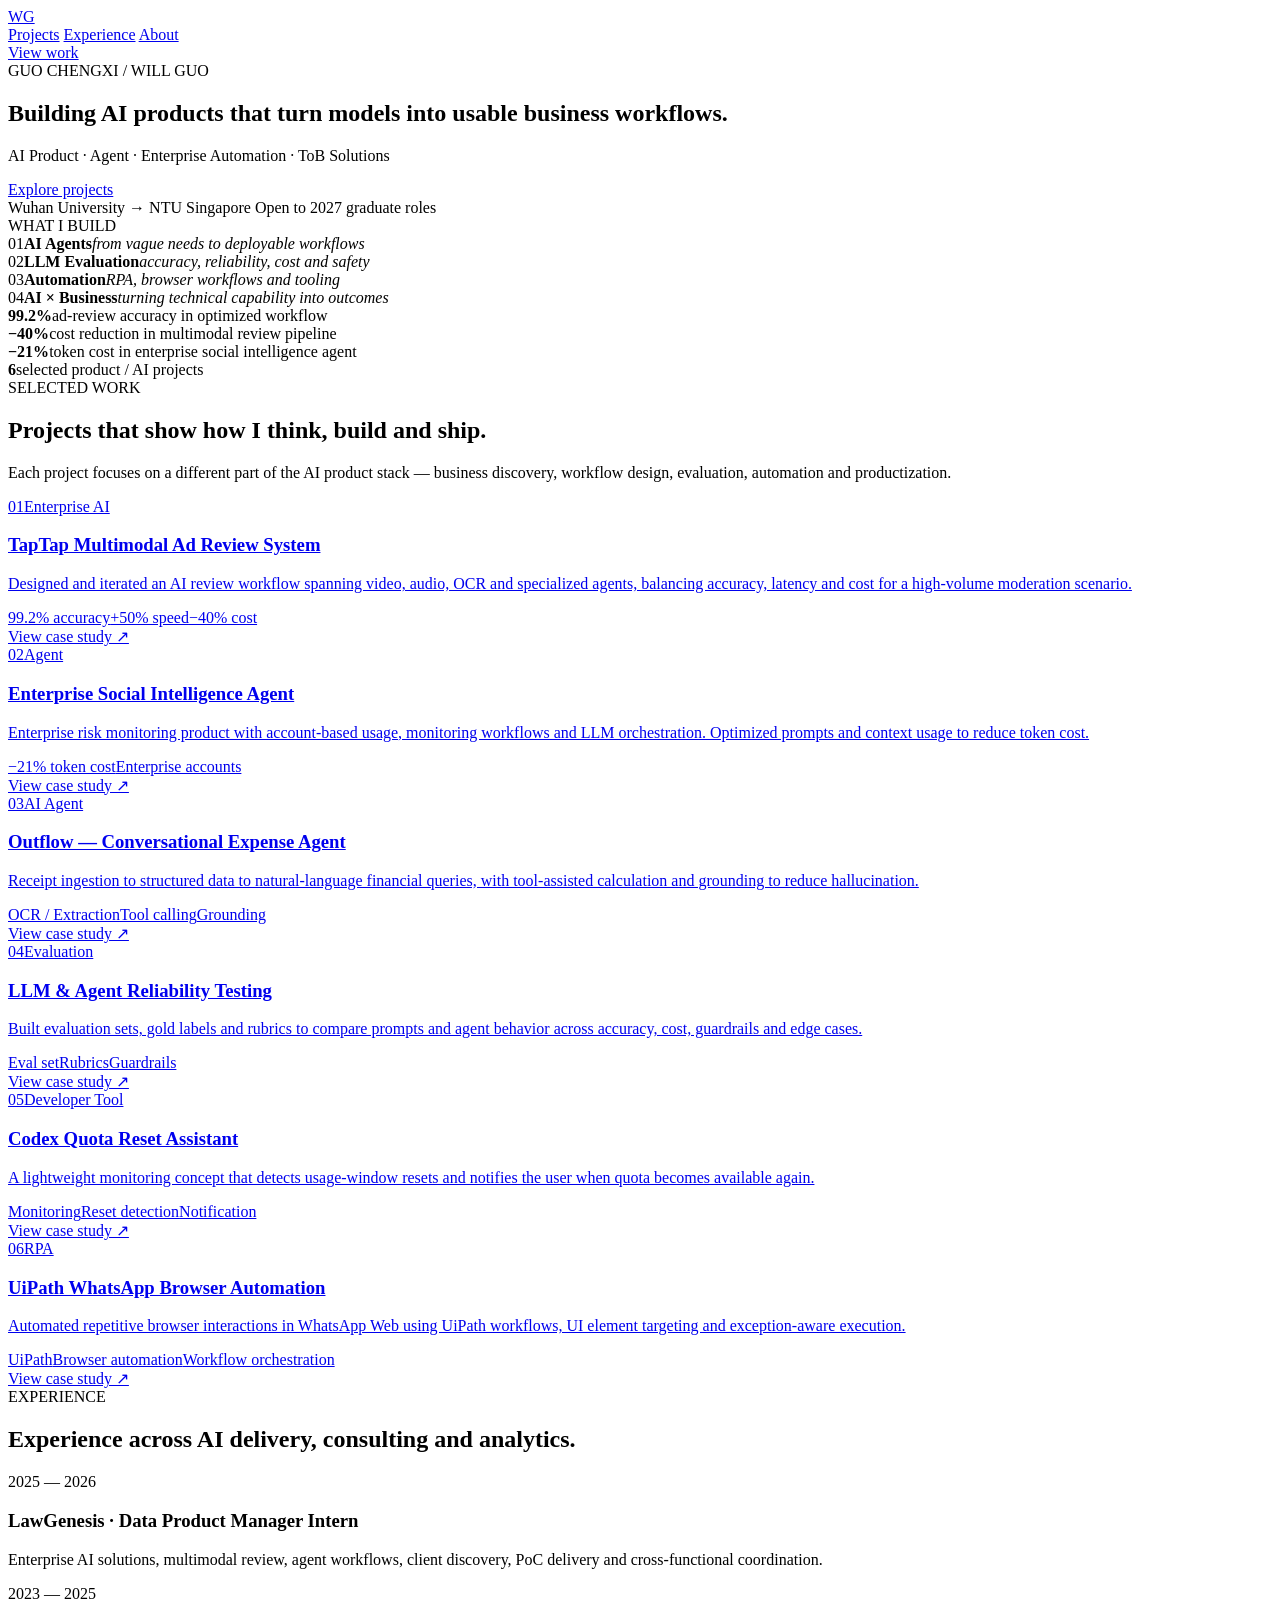
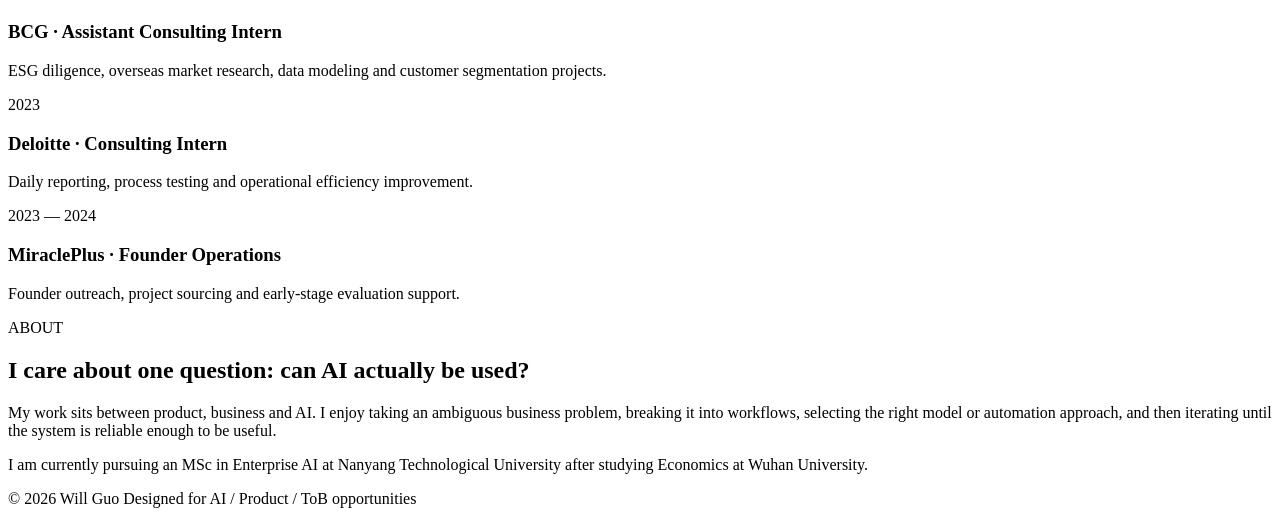
==== index.html @ 0ff844f6 "Add portfolio homepage" ====
<!doctype html>
<html lang="en">
<head>
  <meta charset="utf-8" />
  <meta name="viewport" content="width=device-width, initial-scale=1" />
  <title>Will Guo — AI Product & Enterprise Automation</title>
  <meta name="description" content="Will Guo's portfolio: AI product, enterprise agents, LLM evaluation, automation and data-driven product work." />
  <link rel="preconnect" href="https://fonts.googleapis.com">
  <link rel="preconnect" href="https://fonts.gstatic.com" crossorigin>
  <link href="https://fonts.googleapis.com/css2?family=Inter:wght@400;500;600;700&family=Manrope:wght@500;600;700;800&display=swap" rel="stylesheet">
  <link rel="stylesheet" href="./styles.css" />
</head>
<body>
  <div class="noise"></div>
  <header class="nav-wrap">
    <nav class="nav container">
      <a class="brand" href="#top">WG</a>
      <div class="nav-links">
        <a href="#projects">Projects</a>
        <a href="#experience">Experience</a>
        <a href="#about">About</a>
      </div>
      <a class="nav-cta" href="#projects">View work</a>
    </nav>
  </header>

  <main id="top">
    <section class="hero container">
      <div class="hero-copy">
        <div class="eyebrow">GUO CHENGXI / WILL GUO</div>
        <h1>Building AI products that turn models into <span>usable business workflows.</span></h1>
        <p class="hero-sub">AI Product · Agent · Enterprise Automation · ToB Solutions</p>
        <div class="hero-actions">
          <a class="btn primary" href="#projects">Explore projects</a>
        </div>
        <div class="hero-meta">
          <span>Wuhan University → NTU</span>
          <span>Singapore</span>
          <span>Open to 2027 graduate roles</span>
        </div>
      </div>
      <div class="hero-panel card">
        <div class="mini-label">WHAT I BUILD</div>
        <div class="capability-row"><span>01</span><strong>AI Agents</strong><em>from vague needs to deployable workflows</em></div>
        <div class="capability-row"><span>02</span><strong>LLM Evaluation</strong><em>accuracy, reliability, cost and safety</em></div>
        <div class="capability-row"><span>03</span><strong>Automation</strong><em>RPA, browser workflows and tooling</em></div>
        <div class="capability-row"><span>04</span><strong>AI × Business</strong><em>turning technical capability into outcomes</em></div>
      </div>
    </section>

    <section class="stats container">
      <div class="stat"><strong>99.2%</strong><span>ad-review accuracy in optimized workflow</span></div>
      <div class="stat"><strong>−40%</strong><span>cost reduction in multimodal review pipeline</span></div>
      <div class="stat"><strong>−21%</strong><span>token cost in enterprise social intelligence agent</span></div>
      <div class="stat"><strong>6</strong><span>selected product / AI projects</span></div>
    </section>

    <section class="section container" id="projects">
      <div class="section-head">
        <div>
          <div class="eyebrow">SELECTED WORK</div>
          <h2>Projects that show how I think, build and ship.</h2>
        </div>
        <p>Each project focuses on a different part of the AI product stack — business discovery, workflow design, evaluation, automation and productization.</p>
      </div>

      <div class="projects-grid">
        <a class="project-card feature" href="./projects/taptap.html">
          <div class="project-top"><span class="index">01</span><span class="pill">Enterprise AI</span></div>
          <h3>TapTap Multimodal Ad Review System</h3>
          <p>Designed and iterated an AI review workflow spanning video, audio, OCR and specialized agents, balancing accuracy, latency and cost for a high-volume moderation scenario.</p>
          <div class="metrics"><span>99.2% accuracy</span><span>+50% speed</span><span>−40% cost</span></div>
          <div class="card-link">View case study ↗</div>
        </a>

        <a class="project-card" href="./projects/social-agent.html">
          <div class="project-top"><span class="index">02</span><span class="pill">Agent</span></div>
          <h3>Enterprise Social Intelligence Agent</h3>
          <p>Enterprise risk monitoring product with account-based usage, monitoring workflows and LLM orchestration. Optimized prompts and context usage to reduce token cost.</p>
          <div class="metrics"><span>−21% token cost</span><span>Enterprise accounts</span></div>
          <div class="card-link">View case study ↗</div>
        </a>

        <a class="project-card" href="./projects/outflow.html">
          <div class="project-top"><span class="index">03</span><span class="pill">AI Agent</span></div>
          <h3>Outflow — Conversational Expense Agent</h3>
          <p>Receipt ingestion to structured data to natural-language financial queries, with tool-assisted calculation and grounding to reduce hallucination.</p>
          <div class="metrics"><span>OCR / Extraction</span><span>Tool calling</span><span>Grounding</span></div>
          <div class="card-link">View case study ↗</div>
        </a>

        <a class="project-card" href="./projects/evaluation.html">
          <div class="project-top"><span class="index">04</span><span class="pill">Evaluation</span></div>
          <h3>LLM & Agent Reliability Testing</h3>
          <p>Built evaluation sets, gold labels and rubrics to compare prompts and agent behavior across accuracy, cost, guardrails and edge cases.</p>
          <div class="metrics"><span>Eval set</span><span>Rubrics</span><span>Guardrails</span></div>
          <div class="card-link">View case study ↗</div>
        </a>

        <a class="project-card" href="./projects/codex-reminder.html">
          <div class="project-top"><span class="index">05</span><span class="pill">Developer Tool</span></div>
          <h3>Codex Quota Reset Assistant</h3>
          <p>A lightweight monitoring concept that detects usage-window resets and notifies the user when quota becomes available again.</p>
          <div class="metrics"><span>Monitoring</span><span>Reset detection</span><span>Notification</span></div>
          <div class="card-link">View case study ↗</div>
        </a>

        <a class="project-card" href="./projects/uipath.html">
          <div class="project-top"><span class="index">06</span><span class="pill">RPA</span></div>
          <h3>UiPath WhatsApp Browser Automation</h3>
          <p>Automated repetitive browser interactions in WhatsApp Web using UiPath workflows, UI element targeting and exception-aware execution.</p>
          <div class="metrics"><span>UiPath</span><span>Browser automation</span><span>Workflow orchestration</span></div>
          <div class="card-link">View case study ↗</div>
        </a>
      </div>
    </section>

    <section class="section container" id="experience">
      <div class="section-head compact">
        <div><div class="eyebrow">EXPERIENCE</div><h2>Experience across AI delivery, consulting and analytics.</h2></div>
      </div>
      <div class="timeline card">
        <div class="timeline-item">
          <div class="time">2025 — 2026</div><div><h3>LawGenesis · Data Product Manager Intern</h3><p>Enterprise AI solutions, multimodal review, agent workflows, client discovery, PoC delivery and cross-functional coordination.</p></div>
        </div>
        <div class="timeline-item">
          <div class="time">2023 — 2025</div><div><h3>BCG · Assistant Consulting Intern</h3><p>ESG diligence, overseas market research, data modeling and customer segmentation projects.</p></div>
        </div>
        <div class="timeline-item">
          <div class="time">2023</div><div><h3>Deloitte · Consulting Intern</h3><p>Daily reporting, process testing and operational efficiency improvement.</p></div>
        </div>
        <div class="timeline-item">
          <div class="time">2023 — 2024</div><div><h3>MiraclePlus · Founder Operations</h3><p>Founder outreach, project sourcing and early-stage evaluation support.</p></div>
        </div>
      </div>
    </section>

    <section class="section container" id="about">
      <div class="about-grid">
        <div>
          <div class="eyebrow">ABOUT</div>
          <h2>I care about one question: can AI actually be used?</h2>
        </div>
        <div class="about-copy">
          <p>My work sits between product, business and AI. I enjoy taking an ambiguous business problem, breaking it into workflows, selecting the right model or automation approach, and then iterating until the system is reliable enough to be useful.</p>
          <p>I am currently pursuing an MSc in Enterprise AI at Nanyang Technological University after studying Economics at Wuhan University.</p>
        </div>
      </div>
    </section>

  </main>

  <footer class="footer container">
    <span>© 2026 Will Guo</span>
    <span>Designed for AI / Product / ToB opportunities</span>
  </footer>
</body>
</html>
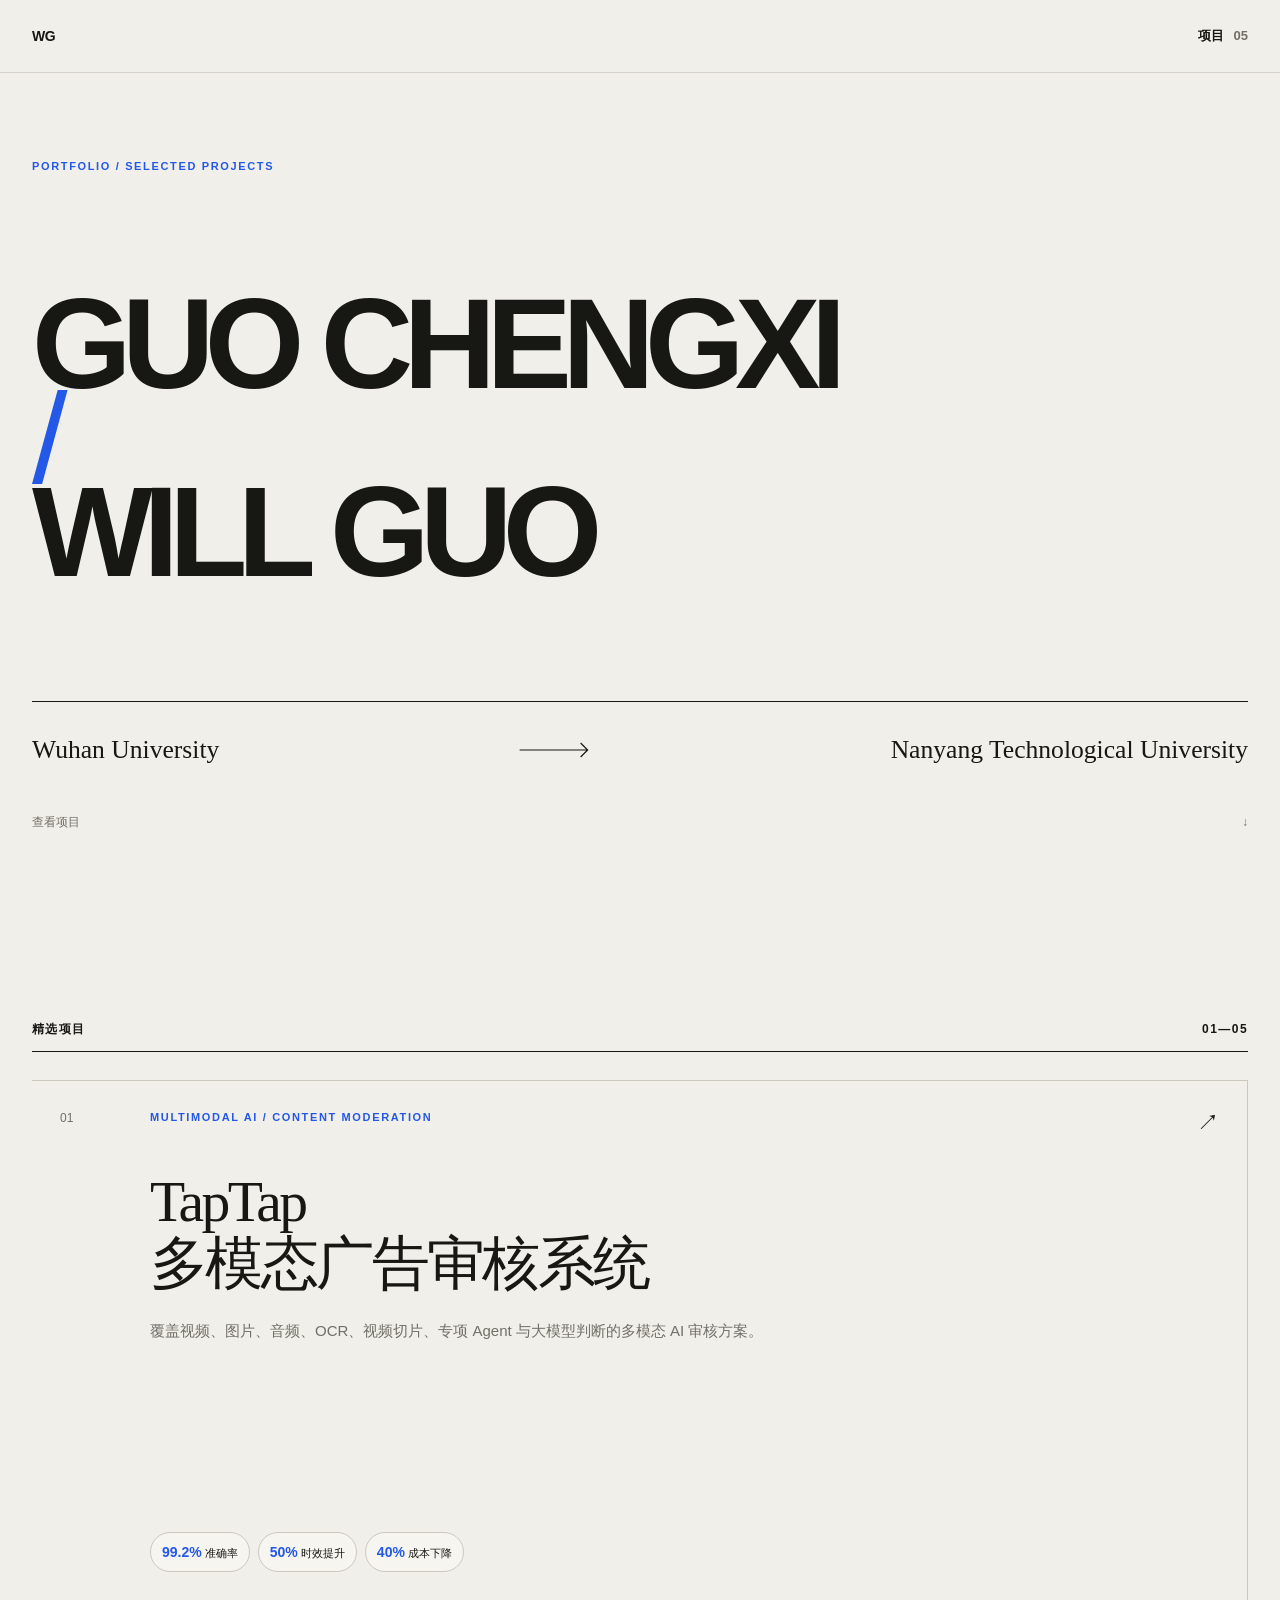
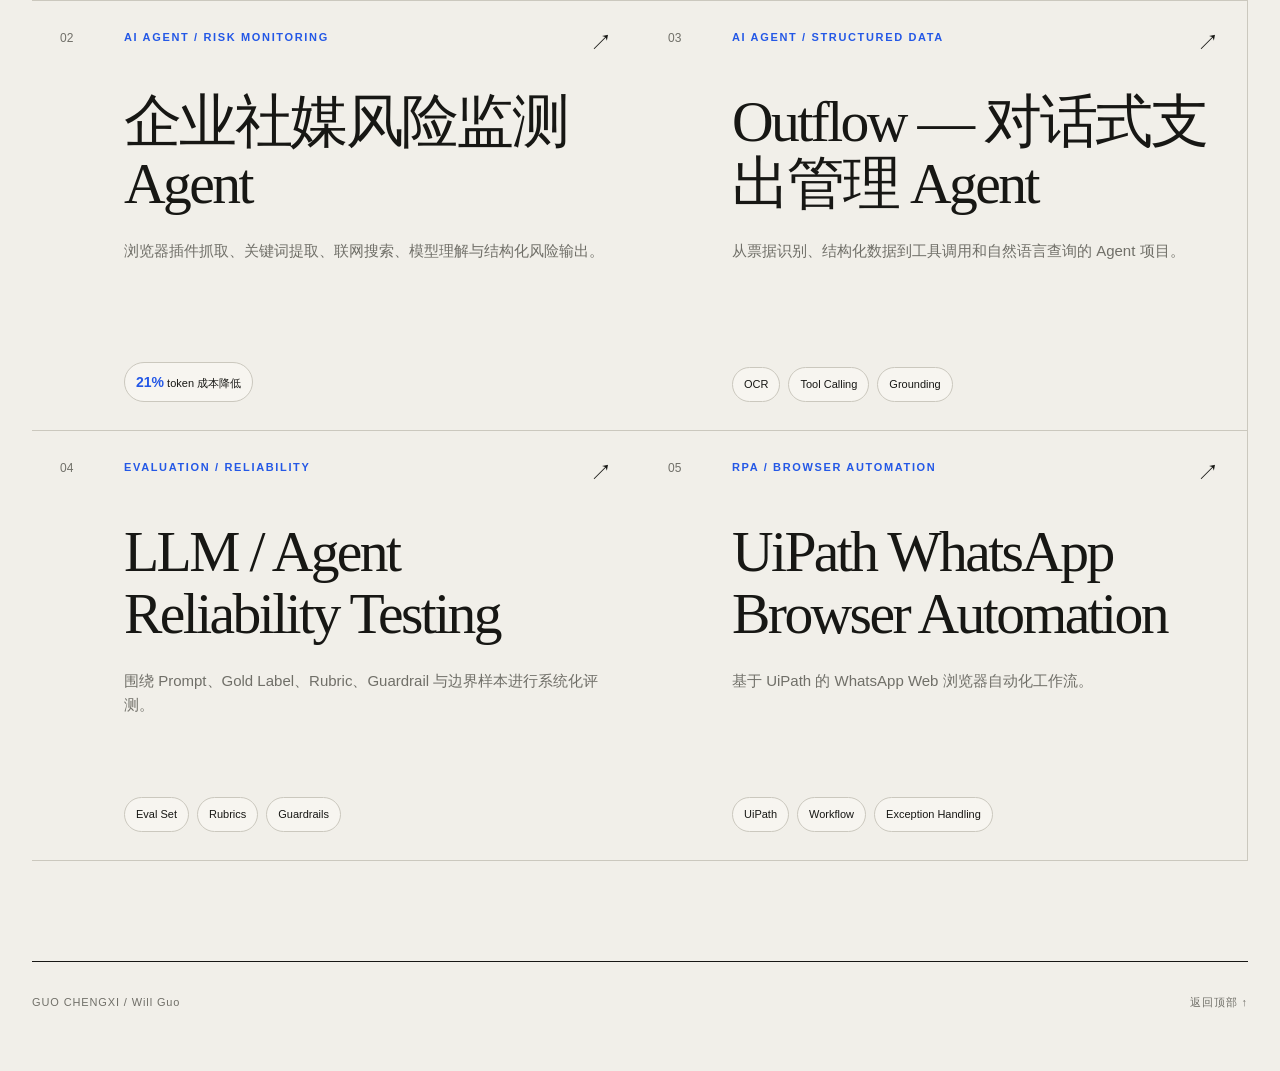
==== commit a0d44eb3: "Redesign portfolio around selected projects" ====
--- a/index.html
+++ b/index.html
@@ -1,158 +1,104 @@
 <!doctype html>
-<html lang="en">
+<html lang="zh-CN">
 <head>
   <meta charset="utf-8" />
   <meta name="viewport" content="width=device-width, initial-scale=1" />
-  <title>Will Guo — AI Product & Enterprise Automation</title>
-  <meta name="description" content="Will Guo's portfolio: AI product, enterprise agents, LLM evaluation, automation and data-driven product work." />
-  <link rel="preconnect" href="https://fonts.googleapis.com">
-  <link rel="preconnect" href="https://fonts.gstatic.com" crossorigin>
-  <link href="https://fonts.googleapis.com/css2?family=Inter:wght@400;500;600;700&family=Manrope:wght@500;600;700;800&display=swap" rel="stylesheet">
+  <title>GUO CHENGXI / Will Guo</title>
+  <meta name="description" content="GUO CHENGXI / Will Guo — 项目主页" />
   <link rel="stylesheet" href="./styles.css" />
 </head>
 <body>
-  <div class="noise"></div>
-  <header class="nav-wrap">
-    <nav class="nav container">
-      <a class="brand" href="#top">WG</a>
-      <div class="nav-links">
-        <a href="#projects">Projects</a>
-        <a href="#experience">Experience</a>
-        <a href="#about">About</a>
-      </div>
-      <a class="nav-cta" href="#projects">View work</a>
+  <header class="site-header">
+    <nav class="nav shell" aria-label="主导航">
+      <a class="monogram" href="#top" aria-label="返回顶部">WG</a>
+      <a class="nav-link" href="#projects">项目 <span>05</span></a>
     </nav>
   </header>
 
   <main id="top">
-    <section class="hero container">
-      <div class="hero-copy">
-        <div class="eyebrow">GUO CHENGXI / WILL GUO</div>
-        <h1>Building AI products that turn models into <span>usable business workflows.</span></h1>
-        <p class="hero-sub">AI Product · Agent · Enterprise Automation · ToB Solutions</p>
-        <div class="hero-actions">
-          <a class="btn primary" href="#projects">Explore projects</a>
-        </div>
-        <div class="hero-meta">
-          <span>Wuhan University → NTU</span>
-          <span>Singapore</span>
-          <span>Open to 2027 graduate roles</span>
-        </div>
+    <section class="hero shell">
+      <p class="kicker">PORTFOLIO / SELECTED PROJECTS</p>
+      <h1><span>GUO CHENGXI</span><span class="slash">/</span><span>Will Guo</span></h1>
+      <div class="education" aria-label="教育经历">
+        <span>Wuhan University</span>
+        <svg viewBox="0 0 72 16" aria-hidden="true"><path d="M1 8h68M62 1l7 7-7 7" /></svg>
+        <span>Nanyang Technological University</span>
       </div>
-      <div class="hero-panel card">
-        <div class="mini-label">WHAT I BUILD</div>
-        <div class="capability-row"><span>01</span><strong>AI Agents</strong><em>from vague needs to deployable workflows</em></div>
-        <div class="capability-row"><span>02</span><strong>LLM Evaluation</strong><em>accuracy, reliability, cost and safety</em></div>
-        <div class="capability-row"><span>03</span><strong>Automation</strong><em>RPA, browser workflows and tooling</em></div>
-        <div class="capability-row"><span>04</span><strong>AI × Business</strong><em>turning technical capability into outcomes</em></div>
-      </div>
+      <a class="scroll-cue" href="#projects"><span>查看项目</span><span aria-hidden="true">↓</span></a>
     </section>
 
-    <section class="stats container">
-      <div class="stat"><strong>99.2%</strong><span>ad-review accuracy in optimized workflow</span></div>
-      <div class="stat"><strong>−40%</strong><span>cost reduction in multimodal review pipeline</span></div>
-      <div class="stat"><strong>−21%</strong><span>token cost in enterprise social intelligence agent</span></div>
-      <div class="stat"><strong>6</strong><span>selected product / AI projects</span></div>
-    </section>
-
-    <section class="section container" id="projects">
-      <div class="section-head">
-        <div>
-          <div class="eyebrow">SELECTED WORK</div>
-          <h2>Projects that show how I think, build and ship.</h2>
-        </div>
-        <p>Each project focuses on a different part of the AI product stack — business discovery, workflow design, evaluation, automation and productization.</p>
+    <section class="projects shell" id="projects">
+      <div class="section-label">
+        <span>精选项目</span>
+        <span>01—05</span>
       </div>
 
-      <div class="projects-grid">
-        <a class="project-card feature" href="./projects/taptap.html">
-          <div class="project-top"><span class="index">01</span><span class="pill">Enterprise AI</span></div>
-          <h3>TapTap Multimodal Ad Review System</h3>
-          <p>Designed and iterated an AI review workflow spanning video, audio, OCR and specialized agents, balancing accuracy, latency and cost for a high-volume moderation scenario.</p>
-          <div class="metrics"><span>99.2% accuracy</span><span>+50% speed</span><span>−40% cost</span></div>
-          <div class="card-link">View case study ↗</div>
+      <div class="project-list">
+        <a class="project-card project-card--lead" href="./projects/taptap.html">
+          <div class="card-number">01</div>
+          <div class="card-body">
+            <p class="card-type">MULTIMODAL AI / CONTENT MODERATION</p>
+            <h2>TapTap<br />多模态广告审核系统</h2>
+            <p class="card-summary">覆盖视频、图片、音频、OCR、视频切片、专项 Agent 与大模型判断的多模态 AI 审核方案。</p>
+            <div class="metrics">
+              <span><strong>99.2%</strong> 准确率</span>
+              <span><strong>50%</strong> 时效提升</span>
+              <span><strong>40%</strong> 成本下降</span>
+            </div>
+          </div>
+          <span class="card-arrow" aria-hidden="true">↗</span>
         </a>
 
         <a class="project-card" href="./projects/social-agent.html">
-          <div class="project-top"><span class="index">02</span><span class="pill">Agent</span></div>
-          <h3>Enterprise Social Intelligence Agent</h3>
-          <p>Enterprise risk monitoring product with account-based usage, monitoring workflows and LLM orchestration. Optimized prompts and context usage to reduce token cost.</p>
-          <div class="metrics"><span>−21% token cost</span><span>Enterprise accounts</span></div>
-          <div class="card-link">View case study ↗</div>
+          <div class="card-number">02</div>
+          <div class="card-body">
+            <p class="card-type">AI AGENT / RISK MONITORING</p>
+            <h2>企业社媒风险监测 Agent</h2>
+            <p class="card-summary">浏览器插件抓取、关键词提取、联网搜索、模型理解与结构化风险输出。</p>
+            <div class="metrics"><span><strong>21%</strong> token 成本降低</span></div>
+          </div>
+          <span class="card-arrow" aria-hidden="true">↗</span>
         </a>
 
         <a class="project-card" href="./projects/outflow.html">
-          <div class="project-top"><span class="index">03</span><span class="pill">AI Agent</span></div>
-          <h3>Outflow — Conversational Expense Agent</h3>
-          <p>Receipt ingestion to structured data to natural-language financial queries, with tool-assisted calculation and grounding to reduce hallucination.</p>
-          <div class="metrics"><span>OCR / Extraction</span><span>Tool calling</span><span>Grounding</span></div>
-          <div class="card-link">View case study ↗</div>
+          <div class="card-number">03</div>
+          <div class="card-body">
+            <p class="card-type">AI AGENT / STRUCTURED DATA</p>
+            <h2>Outflow — 对话式支出管理 Agent</h2>
+            <p class="card-summary">从票据识别、结构化数据到工具调用和自然语言查询的 Agent 项目。</p>
+            <div class="tags"><span>OCR</span><span>Tool Calling</span><span>Grounding</span></div>
+          </div>
+          <span class="card-arrow" aria-hidden="true">↗</span>
         </a>
 
         <a class="project-card" href="./projects/evaluation.html">
-          <div class="project-top"><span class="index">04</span><span class="pill">Evaluation</span></div>
-          <h3>LLM & Agent Reliability Testing</h3>
-          <p>Built evaluation sets, gold labels and rubrics to compare prompts and agent behavior across accuracy, cost, guardrails and edge cases.</p>
-          <div class="metrics"><span>Eval set</span><span>Rubrics</span><span>Guardrails</span></div>
-          <div class="card-link">View case study ↗</div>
-        </a>
-
-        <a class="project-card" href="./projects/codex-reminder.html">
-          <div class="project-top"><span class="index">05</span><span class="pill">Developer Tool</span></div>
-          <h3>Codex Quota Reset Assistant</h3>
-          <p>A lightweight monitoring concept that detects usage-window resets and notifies the user when quota becomes available again.</p>
-          <div class="metrics"><span>Monitoring</span><span>Reset detection</span><span>Notification</span></div>
-          <div class="card-link">View case study ↗</div>
+          <div class="card-number">04</div>
+          <div class="card-body">
+            <p class="card-type">EVALUATION / RELIABILITY</p>
+            <h2>LLM / Agent Reliability Testing</h2>
+            <p class="card-summary">围绕 Prompt、Gold Label、Rubric、Guardrail 与边界样本进行系统化评测。</p>
+            <div class="tags"><span>Eval Set</span><span>Rubrics</span><span>Guardrails</span></div>
+          </div>
+          <span class="card-arrow" aria-hidden="true">↗</span>
         </a>
 
         <a class="project-card" href="./projects/uipath.html">
-          <div class="project-top"><span class="index">06</span><span class="pill">RPA</span></div>
-          <h3>UiPath WhatsApp Browser Automation</h3>
-          <p>Automated repetitive browser interactions in WhatsApp Web using UiPath workflows, UI element targeting and exception-aware execution.</p>
-          <div class="metrics"><span>UiPath</span><span>Browser automation</span><span>Workflow orchestration</span></div>
-          <div class="card-link">View case study ↗</div>
+          <div class="card-number">05</div>
+          <div class="card-body">
+            <p class="card-type">RPA / BROWSER AUTOMATION</p>
+            <h2>UiPath WhatsApp Browser Automation</h2>
+            <p class="card-summary">基于 UiPath 的 WhatsApp Web 浏览器自动化工作流。</p>
+            <div class="tags"><span>UiPath</span><span>Workflow</span><span>Exception Handling</span></div>
+          </div>
+          <span class="card-arrow" aria-hidden="true">↗</span>
         </a>
       </div>
     </section>
-
-    <section class="section container" id="experience">
-      <div class="section-head compact">
-        <div><div class="eyebrow">EXPERIENCE</div><h2>Experience across AI delivery, consulting and analytics.</h2></div>
-      </div>
-      <div class="timeline card">
-        <div class="timeline-item">
-          <div class="time">2025 — 2026</div><div><h3>LawGenesis · Data Product Manager Intern</h3><p>Enterprise AI solutions, multimodal review, agent workflows, client discovery, PoC delivery and cross-functional coordination.</p></div>
-        </div>
-        <div class="timeline-item">
-          <div class="time">2023 — 2025</div><div><h3>BCG · Assistant Consulting Intern</h3><p>ESG diligence, overseas market research, data modeling and customer segmentation projects.</p></div>
-        </div>
-        <div class="timeline-item">
-          <div class="time">2023</div><div><h3>Deloitte · Consulting Intern</h3><p>Daily reporting, process testing and operational efficiency improvement.</p></div>
-        </div>
-        <div class="timeline-item">
-          <div class="time">2023 — 2024</div><div><h3>MiraclePlus · Founder Operations</h3><p>Founder outreach, project sourcing and early-stage evaluation support.</p></div>
-        </div>
-      </div>
-    </section>
-
-    <section class="section container" id="about">
-      <div class="about-grid">
-        <div>
-          <div class="eyebrow">ABOUT</div>
-          <h2>I care about one question: can AI actually be used?</h2>
-        </div>
-        <div class="about-copy">
-          <p>My work sits between product, business and AI. I enjoy taking an ambiguous business problem, breaking it into workflows, selecting the right model or automation approach, and then iterating until the system is reliable enough to be useful.</p>
-          <p>I am currently pursuing an MSc in Enterprise AI at Nanyang Technological University after studying Economics at Wuhan University.</p>
-        </div>
-      </div>
-    </section>
-
   </main>
 
-  <footer class="footer container">
-    <span>© 2026 Will Guo</span>
-    <span>Designed for AI / Product / ToB opportunities</span>
+  <footer class="footer shell">
+    <span>GUO CHENGXI / Will Guo</span>
+    <a href="#top">返回顶部 ↑</a>
   </footer>
 </body>
-</html>+</html>
--- a/styles.css
+++ b/styles.css
@@ -0,0 +1,170 @@
+:root {
+  --paper: #f1efe9;
+  --ink: #171714;
+  --muted: #706f68;
+  --line: #cbc8be;
+  --accent: #2458e6;
+  --accent-soft: #dce4ff;
+  --white: #fbfaf6;
+}
+
+* { box-sizing: border-box; }
+html { scroll-behavior: smooth; }
+body {
+  margin: 0;
+  color: var(--ink);
+  background: var(--paper);
+  font-family: Inter, ui-sans-serif, -apple-system, BlinkMacSystemFont, "Segoe UI", "PingFang SC", "Hiragino Sans GB", "Microsoft YaHei", sans-serif;
+  line-height: 1.6;
+  -webkit-font-smoothing: antialiased;
+}
+a { color: inherit; text-decoration: none; }
+.shell { width: min(1240px, calc(100% - 64px)); margin-inline: auto; }
+
+.site-header {
+  position: fixed;
+  inset: 0 0 auto;
+  z-index: 20;
+  border-bottom: 1px solid rgba(203, 200, 190, .7);
+  background: rgba(241, 239, 233, .86);
+  backdrop-filter: blur(18px);
+}
+.nav { height: 72px; display: flex; align-items: center; justify-content: space-between; }
+.monogram { font-size: 14px; font-weight: 800; letter-spacing: -.04em; }
+.nav-link { display: flex; align-items: center; gap: 10px; font-size: 13px; font-weight: 650; }
+.nav-link span { color: var(--muted); font-variant-numeric: tabular-nums; }
+
+.hero {
+  min-height: 100svh;
+  padding: 158px 0 68px;
+  display: flex;
+  flex-direction: column;
+  justify-content: space-between;
+}
+.kicker, .card-type {
+  margin: 0;
+  color: var(--accent);
+  font-size: 11px;
+  font-weight: 750;
+  letter-spacing: .15em;
+}
+.hero h1 {
+  margin: auto 0;
+  display: flex;
+  flex-direction: column;
+  font-family: "Arial Black", "Helvetica Neue", sans-serif;
+  font-size: clamp(60px, 10vw, 150px);
+  line-height: .82;
+  letter-spacing: -.075em;
+  text-transform: uppercase;
+}
+.hero h1 .slash { color: var(--accent); font-weight: 400; line-height: .65; }
+.education {
+  width: 100%;
+  padding-top: 28px;
+  border-top: 1px solid var(--ink);
+  display: grid;
+  grid-template-columns: max-content minmax(48px, 1fr) max-content;
+  align-items: center;
+  gap: 24px;
+  font-family: Georgia, "Times New Roman", serif;
+  font-size: clamp(18px, 2vw, 28px);
+}
+.education svg { width: 100%; height: 16px; overflow: visible; }
+.education path { fill: none; stroke: currentColor; stroke-width: 1.2; }
+.scroll-cue { margin-top: 42px; display: flex; justify-content: space-between; color: var(--muted); font-size: 12px; }
+
+.projects { padding: 120px 0 100px; scroll-margin-top: 64px; }
+.section-label {
+  display: flex;
+  justify-content: space-between;
+  margin-bottom: 28px;
+  padding-bottom: 12px;
+  border-bottom: 1px solid var(--ink);
+  font-size: 12px;
+  font-weight: 750;
+  letter-spacing: .12em;
+}
+.project-list { display: grid; grid-template-columns: 1fr 1fr; border-top: 1px solid var(--line); }
+.project-card {
+  position: relative;
+  min-height: 430px;
+  padding: 28px;
+  display: grid;
+  grid-template-columns: 46px 1fr;
+  gap: 18px;
+  border-right: 1px solid var(--line);
+  border-bottom: 1px solid var(--line);
+  background: transparent;
+  overflow: hidden;
+  transition: background-color .25s ease, color .25s ease;
+}
+.project-card:nth-child(even) { border-right: 0; }
+.project-card::before {
+  content: "";
+  position: absolute;
+  inset: auto -10% -80% 30%;
+  aspect-ratio: 1;
+  border-radius: 50%;
+  background: var(--accent-soft);
+  transform: scale(0);
+  transition: transform .45s cubic-bezier(.22, 1, .36, 1);
+  z-index: 0;
+}
+.project-card:hover { background: var(--white); }
+.project-card:hover::before { transform: scale(1); }
+.project-card--lead { grid-column: span 2; min-height: 520px; grid-template-columns: 72px 1fr; }
+.project-card--lead h2 { max-width: 950px; font-size: clamp(48px, 7vw, 96px); }
+.card-number, .card-body, .card-arrow { position: relative; z-index: 1; }
+.card-number { color: var(--muted); font-size: 12px; font-variant-numeric: tabular-nums; }
+.card-body { display: flex; flex-direction: column; align-items: flex-start; }
+.project-card h2 {
+  margin: 44px 0 24px;
+  max-width: 590px;
+  font-family: Georgia, "Songti SC", "STSong", serif;
+  font-size: clamp(36px, 4.5vw, 62px);
+  font-weight: 500;
+  line-height: 1.08;
+  letter-spacing: -.045em;
+}
+.card-summary { max-width: 680px; margin: 0 0 36px; color: var(--muted); font-size: 15px; }
+.metrics, .tags { margin-top: auto; display: flex; flex-wrap: wrap; gap: 8px; }
+.metrics span, .tags span {
+  padding: 8px 11px;
+  border: 1px solid var(--line);
+  border-radius: 999px;
+  background: rgba(251,250,246,.58);
+  font-size: 11px;
+}
+.metrics strong { color: var(--accent); font-size: 14px; }
+.card-arrow { position: absolute; right: 28px; top: 24px; font-size: 22px; transition: transform .25s ease; }
+.project-card:hover .card-arrow { transform: translate(4px, -4px); }
+
+.footer {
+  min-height: 110px;
+  padding: 32px 0;
+  border-top: 1px solid var(--ink);
+  display: flex;
+  justify-content: space-between;
+  align-items: flex-start;
+  color: var(--muted);
+  font-size: 11px;
+  letter-spacing: .08em;
+}
+
+@media (max-width: 820px) {
+  .shell { width: min(100% - 32px, 1240px); }
+  .hero { min-height: 820px; padding-top: 124px; }
+  .hero h1 { font-size: clamp(58px, 15vw, 100px); line-height: .86; }
+  .education { grid-template-columns: 1fr; gap: 12px; }
+  .education svg { width: 72px; }
+  .project-list { grid-template-columns: 1fr; }
+  .project-card, .project-card--lead { grid-column: auto; min-height: 430px; border-right: 0; grid-template-columns: 38px 1fr; padding: 24px 18px; }
+  .project-card--lead h2, .project-card h2 { font-size: clamp(36px, 10vw, 58px); }
+  .card-arrow { right: 18px; }
+}
+
+@media (prefers-reduced-motion: reduce) {
+  html { scroll-behavior: auto; }
+  *, *::before, *::after { transition: none !important; }
+}
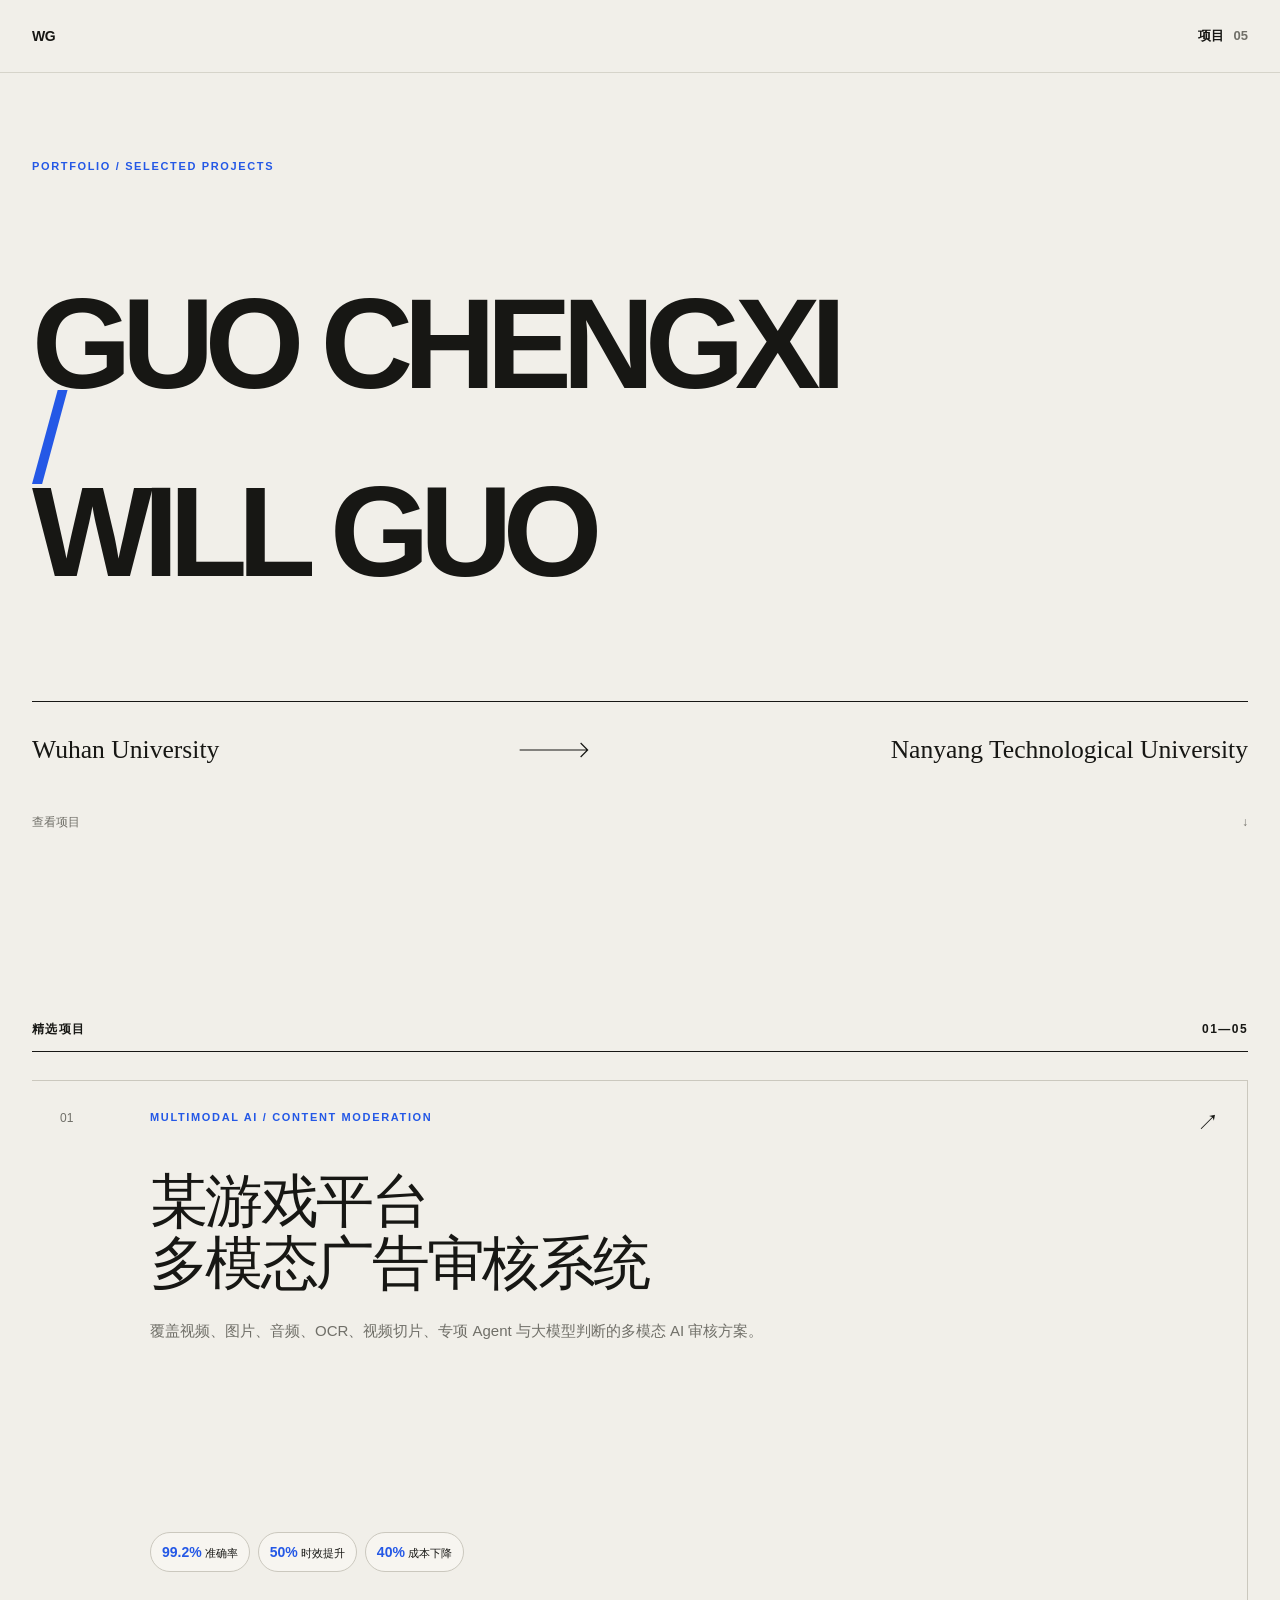
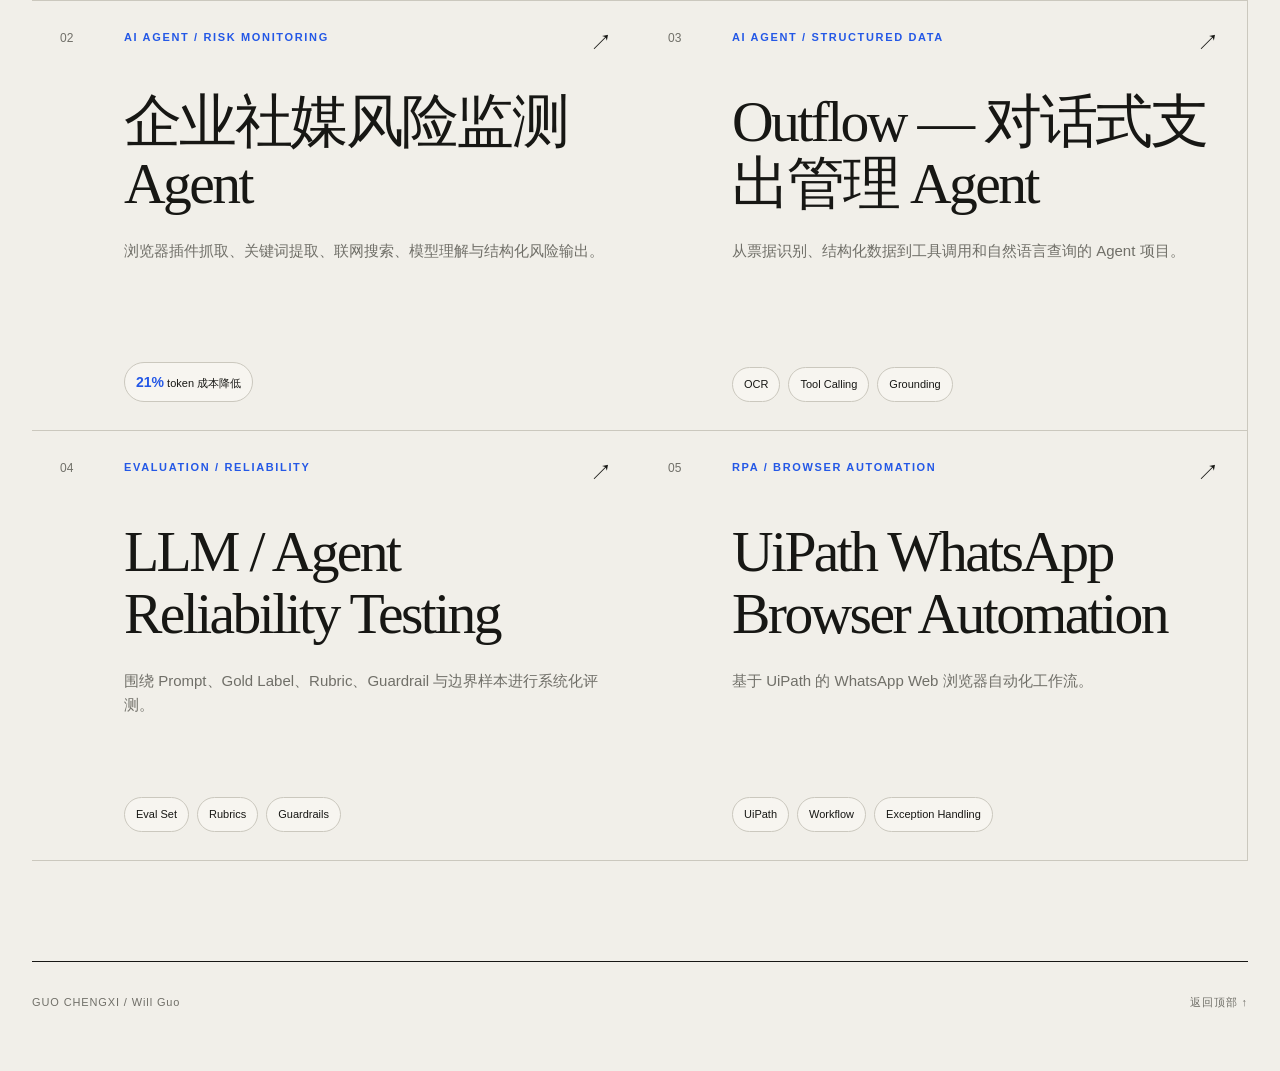
==== commit 3cc0fc2a: "Anonymize game platform project" ====
--- a/index.html
+++ b/index.html
@@ -34,11 +34,11 @@
       </div>
 
       <div class="project-list">
-        <a class="project-card project-card--lead" href="./projects/taptap.html">
+        <a class="project-card project-card--lead" href="./projects/game-platform.html">
           <div class="card-number">01</div>
           <div class="card-body">
             <p class="card-type">MULTIMODAL AI / CONTENT MODERATION</p>
-            <h2>TapTap<br />多模态广告审核系统</h2>
+            <h2>某游戏平台<br />多模态广告审核系统</h2>
             <p class="card-summary">覆盖视频、图片、音频、OCR、视频切片、专项 Agent 与大模型判断的多模态 AI 审核方案。</p>
             <div class="metrics">
               <span><strong>99.2%</strong> 准确率</span>
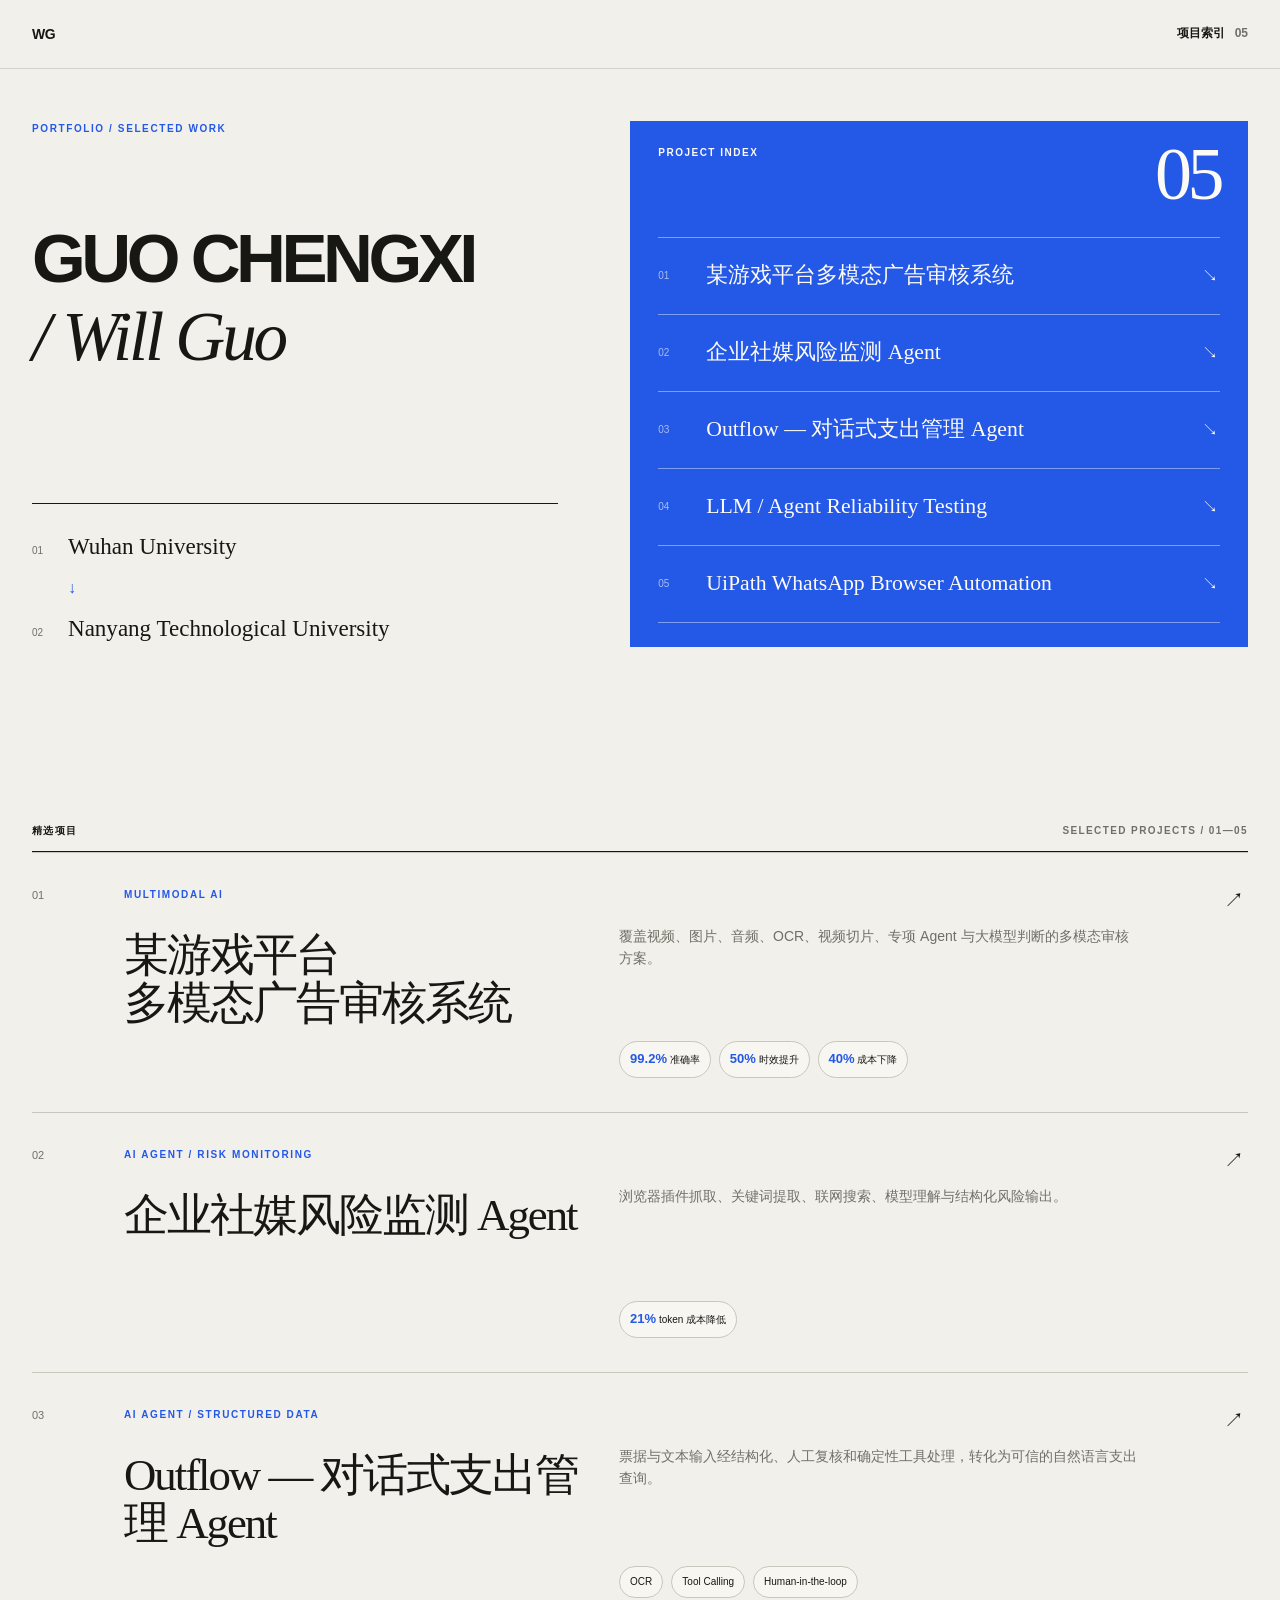
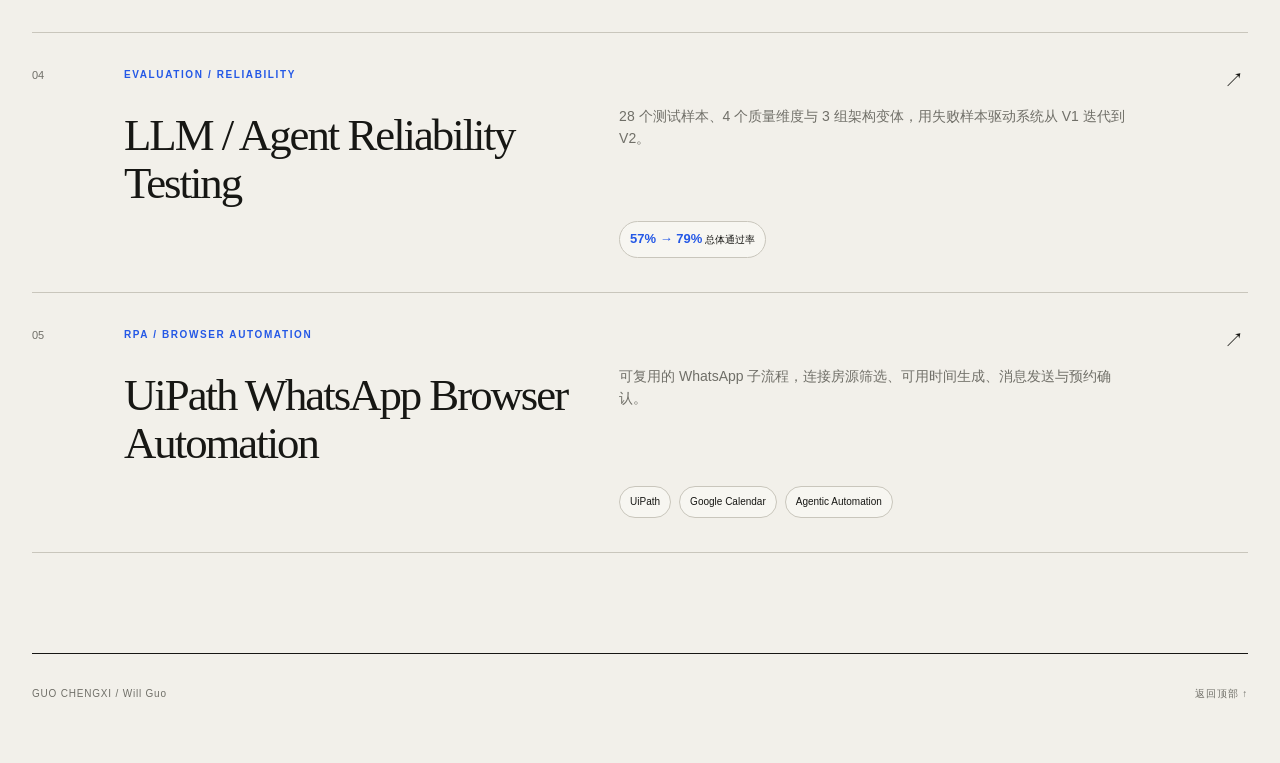
==== commit d280a24f: "Refine portfolio layout and expand project details" ====
--- a/index.html
+++ b/index.html
@@ -11,94 +11,76 @@
   <header class="site-header">
     <nav class="nav shell" aria-label="主导航">
       <a class="monogram" href="#top" aria-label="返回顶部">WG</a>
-      <a class="nav-link" href="#projects">项目 <span>05</span></a>
+      <a class="nav-link" href="#projects">项目索引 <span>05</span></a>
     </nav>
   </header>
 
   <main id="top">
     <section class="hero shell">
-      <p class="kicker">PORTFOLIO / SELECTED PROJECTS</p>
-      <h1><span>GUO CHENGXI</span><span class="slash">/</span><span>Will Guo</span></h1>
-      <div class="education" aria-label="教育经历">
-        <span>Wuhan University</span>
-        <svg viewBox="0 0 72 16" aria-hidden="true"><path d="M1 8h68M62 1l7 7-7 7" /></svg>
-        <span>Nanyang Technological University</span>
+      <div class="identity-panel">
+        <p class="kicker">PORTFOLIO / SELECTED WORK</p>
+        <h1>GUO CHENGXI <span>/ Will Guo</span></h1>
+        <div class="education" aria-label="教育经历">
+          <div><small>01</small><span>Wuhan University</span></div>
+          <div class="education-arrow" aria-hidden="true">↓</div>
+          <div><small>02</small><span>Nanyang Technological University</span></div>
+        </div>
       </div>
-      <a class="scroll-cue" href="#projects"><span>查看项目</span><span aria-hidden="true">↓</span></a>
+
+      <div class="index-panel">
+        <div class="index-panel-head"><span>PROJECT INDEX</span><strong>05</strong></div>
+        <ol>
+          <li><a href="#project-01"><span>01</span><em>某游戏平台多模态广告审核系统</em><b>↘</b></a></li>
+          <li><a href="#project-02"><span>02</span><em>企业社媒风险监测 Agent</em><b>↘</b></a></li>
+          <li><a href="#project-03"><span>03</span><em>Outflow — 对话式支出管理 Agent</em><b>↘</b></a></li>
+          <li><a href="#project-04"><span>04</span><em>LLM / Agent Reliability Testing</em><b>↘</b></a></li>
+          <li><a href="#project-05"><span>05</span><em>UiPath WhatsApp Browser Automation</em><b>↘</b></a></li>
+        </ol>
+      </div>
     </section>
 
     <section class="projects shell" id="projects">
-      <div class="section-label">
-        <span>精选项目</span>
-        <span>01—05</span>
-      </div>
+      <div class="section-label"><span>精选项目</span><span>SELECTED PROJECTS / 01—05</span></div>
 
       <div class="project-list">
-        <a class="project-card project-card--lead" href="./projects/game-platform.html">
+        <a class="project-card" id="project-01" href="./projects/game-platform.html">
           <div class="card-number">01</div>
-          <div class="card-body">
-            <p class="card-type">MULTIMODAL AI / CONTENT MODERATION</p>
-            <h2>某游戏平台<br />多模态广告审核系统</h2>
-            <p class="card-summary">覆盖视频、图片、音频、OCR、视频切片、专项 Agent 与大模型判断的多模态 AI 审核方案。</p>
-            <div class="metrics">
-              <span><strong>99.2%</strong> 准确率</span>
-              <span><strong>50%</strong> 时效提升</span>
-              <span><strong>40%</strong> 成本下降</span>
-            </div>
-          </div>
+          <div class="card-title"><p class="card-type">MULTIMODAL AI</p><h2>某游戏平台<br />多模态广告审核系统</h2></div>
+          <div class="card-detail"><p>覆盖视频、图片、音频、OCR、视频切片、专项 Agent 与大模型判断的多模态审核方案。</p><div class="metrics"><span><strong>99.2%</strong> 准确率</span><span><strong>50%</strong> 时效提升</span><span><strong>40%</strong> 成本下降</span></div></div>
           <span class="card-arrow" aria-hidden="true">↗</span>
         </a>
 
-        <a class="project-card" href="./projects/social-agent.html">
+        <a class="project-card" id="project-02" href="./projects/social-agent.html">
           <div class="card-number">02</div>
-          <div class="card-body">
-            <p class="card-type">AI AGENT / RISK MONITORING</p>
-            <h2>企业社媒风险监测 Agent</h2>
-            <p class="card-summary">浏览器插件抓取、关键词提取、联网搜索、模型理解与结构化风险输出。</p>
-            <div class="metrics"><span><strong>21%</strong> token 成本降低</span></div>
-          </div>
+          <div class="card-title"><p class="card-type">AI AGENT / RISK MONITORING</p><h2>企业社媒风险监测 Agent</h2></div>
+          <div class="card-detail"><p>浏览器插件抓取、关键词提取、联网搜索、模型理解与结构化风险输出。</p><div class="metrics"><span><strong>21%</strong> token 成本降低</span></div></div>
           <span class="card-arrow" aria-hidden="true">↗</span>
         </a>
 
-        <a class="project-card" href="./projects/outflow.html">
+        <a class="project-card" id="project-03" href="./projects/outflow.html">
           <div class="card-number">03</div>
-          <div class="card-body">
-            <p class="card-type">AI AGENT / STRUCTURED DATA</p>
-            <h2>Outflow — 对话式支出管理 Agent</h2>
-            <p class="card-summary">从票据识别、结构化数据到工具调用和自然语言查询的 Agent 项目。</p>
-            <div class="tags"><span>OCR</span><span>Tool Calling</span><span>Grounding</span></div>
-          </div>
+          <div class="card-title"><p class="card-type">AI AGENT / STRUCTURED DATA</p><h2>Outflow — 对话式支出管理 Agent</h2></div>
+          <div class="card-detail"><p>票据与文本输入经结构化、人工复核和确定性工具处理，转化为可信的自然语言支出查询。</p><div class="tags"><span>OCR</span><span>Tool Calling</span><span>Human-in-the-loop</span></div></div>
           <span class="card-arrow" aria-hidden="true">↗</span>
         </a>
 
-        <a class="project-card" href="./projects/evaluation.html">
+        <a class="project-card" id="project-04" href="./projects/evaluation.html">
           <div class="card-number">04</div>
-          <div class="card-body">
-            <p class="card-type">EVALUATION / RELIABILITY</p>
-            <h2>LLM / Agent Reliability Testing</h2>
-            <p class="card-summary">围绕 Prompt、Gold Label、Rubric、Guardrail 与边界样本进行系统化评测。</p>
-            <div class="tags"><span>Eval Set</span><span>Rubrics</span><span>Guardrails</span></div>
-          </div>
+          <div class="card-title"><p class="card-type">EVALUATION / RELIABILITY</p><h2>LLM / Agent Reliability Testing</h2></div>
+          <div class="card-detail"><p>28 个测试样本、4 个质量维度与 3 组架构变体，用失败样本驱动系统从 V1 迭代到 V2。</p><div class="metrics"><span><strong>57% → 79%</strong> 总体通过率</span></div></div>
           <span class="card-arrow" aria-hidden="true">↗</span>
         </a>
 
-        <a class="project-card" href="./projects/uipath.html">
+        <a class="project-card" id="project-05" href="./projects/uipath.html">
           <div class="card-number">05</div>
-          <div class="card-body">
-            <p class="card-type">RPA / BROWSER AUTOMATION</p>
-            <h2>UiPath WhatsApp Browser Automation</h2>
-            <p class="card-summary">基于 UiPath 的 WhatsApp Web 浏览器自动化工作流。</p>
-            <div class="tags"><span>UiPath</span><span>Workflow</span><span>Exception Handling</span></div>
-          </div>
+          <div class="card-title"><p class="card-type">RPA / BROWSER AUTOMATION</p><h2>UiPath WhatsApp Browser Automation</h2></div>
+          <div class="card-detail"><p>可复用的 WhatsApp 子流程，连接房源筛选、可用时间生成、消息发送与预约确认。</p><div class="tags"><span>UiPath</span><span>Google Calendar</span><span>Agentic Automation</span></div></div>
           <span class="card-arrow" aria-hidden="true">↗</span>
         </a>
       </div>
     </section>
   </main>
 
-  <footer class="footer shell">
-    <span>GUO CHENGXI / Will Guo</span>
-    <a href="#top">返回顶部 ↑</a>
-  </footer>
+  <footer class="footer shell"><span>GUO CHENGXI / Will Guo</span><a href="#top">返回顶部 ↑</a></footer>
 </body>
 </html>
--- a/styles.css
+++ b/styles.css
@@ -1,10 +1,10 @@
 :root {
-  --paper: #f1efe9;
+  --paper: #f2f0ea;
   --ink: #171714;
   --muted: #706f68;
-  --line: #cbc8be;
+  --line: #c9c6bc;
   --accent: #2458e6;
-  --accent-soft: #dce4ff;
+  --accent-soft: #dbe3ff;
   --white: #fbfaf6;
 }
 
@@ -21,147 +21,73 @@
 a { color: inherit; text-decoration: none; }
 .shell { width: min(1240px, calc(100% - 64px)); margin-inline: auto; }
 
-.site-header {
-  position: fixed;
-  inset: 0 0 auto;
-  z-index: 20;
-  border-bottom: 1px solid rgba(203, 200, 190, .7);
-  background: rgba(241, 239, 233, .86);
-  backdrop-filter: blur(18px);
-}
-.nav { height: 72px; display: flex; align-items: center; justify-content: space-between; }
+.site-header { position: sticky; top: 0; z-index: 20; border-bottom: 1px solid rgba(201,198,188,.72); background: rgba(242,240,234,.88); backdrop-filter: blur(18px); }
+.nav { height: 68px; display: flex; align-items: center; justify-content: space-between; }
 .monogram { font-size: 14px; font-weight: 800; letter-spacing: -.04em; }
-.nav-link { display: flex; align-items: center; gap: 10px; font-size: 13px; font-weight: 650; }
+.nav-link { display: flex; align-items: center; gap: 10px; font-size: 12px; font-weight: 700; }
 .nav-link span { color: var(--muted); font-variant-numeric: tabular-nums; }
 
-.hero {
-  min-height: 100svh;
-  padding: 158px 0 68px;
-  display: flex;
-  flex-direction: column;
-  justify-content: space-between;
-}
-.kicker, .card-type {
-  margin: 0;
-  color: var(--accent);
-  font-size: 11px;
-  font-weight: 750;
-  letter-spacing: .15em;
-}
-.hero h1 {
-  margin: auto 0;
-  display: flex;
-  flex-direction: column;
-  font-family: "Arial Black", "Helvetica Neue", sans-serif;
-  font-size: clamp(60px, 10vw, 150px);
-  line-height: .82;
-  letter-spacing: -.075em;
-  text-transform: uppercase;
-}
-.hero h1 .slash { color: var(--accent); font-weight: 400; line-height: .65; }
-.education {
-  width: 100%;
-  padding-top: 28px;
-  border-top: 1px solid var(--ink);
-  display: grid;
-  grid-template-columns: max-content minmax(48px, 1fr) max-content;
-  align-items: center;
-  gap: 24px;
-  font-family: Georgia, "Times New Roman", serif;
-  font-size: clamp(18px, 2vw, 28px);
-}
-.education svg { width: 100%; height: 16px; overflow: visible; }
-.education path { fill: none; stroke: currentColor; stroke-width: 1.2; }
-.scroll-cue { margin-top: 42px; display: flex; justify-content: space-between; color: var(--muted); font-size: 12px; }
+.hero { min-height: 650px; padding: 52px 0 72px; display: grid; grid-template-columns: minmax(0, .92fr) minmax(420px, 1.08fr); gap: 72px; align-items: stretch; }
+.identity-panel { display: flex; flex-direction: column; }
+.kicker, .card-type { margin: 0; color: var(--accent); font-size: 10px; font-weight: 780; letter-spacing: .16em; }
+.identity-panel h1 { max-width: 650px; margin: 88px 0 0; font-family: "Helvetica Neue", Arial, sans-serif; font-size: clamp(48px, 5.4vw, 72px); font-weight: 750; line-height: .98; letter-spacing: -.065em; }
+.identity-panel h1 span { display: block; margin-top: 10px; font-family: Georgia, "Times New Roman", serif; font-weight: 400; font-style: italic; letter-spacing: -.045em; }
+.education { margin-top: auto; padding-top: 24px; border-top: 1px solid var(--ink); }
+.education > div:not(.education-arrow) { display: grid; grid-template-columns: 36px 1fr; align-items: baseline; font-family: Georgia, "Times New Roman", serif; font-size: clamp(17px, 1.8vw, 24px); }
+.education small { color: var(--muted); font-family: Inter, sans-serif; font-size: 10px; }
+.education-arrow { margin: 10px 0 10px 36px; color: var(--accent); }
 
-.projects { padding: 120px 0 100px; scroll-margin-top: 64px; }
-.section-label {
-  display: flex;
-  justify-content: space-between;
-  margin-bottom: 28px;
-  padding-bottom: 12px;
-  border-bottom: 1px solid var(--ink);
-  font-size: 12px;
-  font-weight: 750;
-  letter-spacing: .12em;
-}
-.project-list { display: grid; grid-template-columns: 1fr 1fr; border-top: 1px solid var(--line); }
-.project-card {
-  position: relative;
-  min-height: 430px;
-  padding: 28px;
-  display: grid;
-  grid-template-columns: 46px 1fr;
-  gap: 18px;
-  border-right: 1px solid var(--line);
-  border-bottom: 1px solid var(--line);
-  background: transparent;
-  overflow: hidden;
-  transition: background-color .25s ease, color .25s ease;
-}
-.project-card:nth-child(even) { border-right: 0; }
-.project-card::before {
-  content: "";
-  position: absolute;
-  inset: auto -10% -80% 30%;
-  aspect-ratio: 1;
-  border-radius: 50%;
-  background: var(--accent-soft);
-  transform: scale(0);
-  transition: transform .45s cubic-bezier(.22, 1, .36, 1);
-  z-index: 0;
-}
-.project-card:hover { background: var(--white); }
-.project-card:hover::before { transform: scale(1); }
-.project-card--lead { grid-column: span 2; min-height: 520px; grid-template-columns: 72px 1fr; }
-.project-card--lead h2 { max-width: 950px; font-size: clamp(48px, 7vw, 96px); }
-.card-number, .card-body, .card-arrow { position: relative; z-index: 1; }
-.card-number { color: var(--muted); font-size: 12px; font-variant-numeric: tabular-nums; }
-.card-body { display: flex; flex-direction: column; align-items: flex-start; }
-.project-card h2 {
-  margin: 44px 0 24px;
-  max-width: 590px;
-  font-family: Georgia, "Songti SC", "STSong", serif;
-  font-size: clamp(36px, 4.5vw, 62px);
-  font-weight: 500;
-  line-height: 1.08;
-  letter-spacing: -.045em;
-}
-.card-summary { max-width: 680px; margin: 0 0 36px; color: var(--muted); font-size: 15px; }
-.metrics, .tags { margin-top: auto; display: flex; flex-wrap: wrap; gap: 8px; }
-.metrics span, .tags span {
-  padding: 8px 11px;
-  border: 1px solid var(--line);
-  border-radius: 999px;
-  background: rgba(251,250,246,.58);
-  font-size: 11px;
-}
-.metrics strong { color: var(--accent); font-size: 14px; }
-.card-arrow { position: absolute; right: 28px; top: 24px; font-size: 22px; transition: transform .25s ease; }
-.project-card:hover .card-arrow { transform: translate(4px, -4px); }
+.index-panel { padding: 24px 28px; color: var(--white); background: var(--accent); display: flex; flex-direction: column; }
+.index-panel-head { display: flex; justify-content: space-between; align-items: flex-start; font-size: 10px; font-weight: 750; letter-spacing: .15em; }
+.index-panel-head strong { font-family: Georgia, serif; font-size: 74px; font-weight: 400; line-height: .8; letter-spacing: -.06em; }
+.index-panel ol { margin: auto 0 0; padding: 0; list-style: none; border-top: 1px solid rgba(255,255,255,.42); }
+.index-panel li { border-bottom: 1px solid rgba(255,255,255,.42); }
+.index-panel a { min-height: 76px; display: grid; grid-template-columns: 34px 1fr 18px; gap: 14px; align-items: center; transition: padding .22s ease, background-color .22s ease; }
+.index-panel a:hover { padding-inline: 10px; background: rgba(255,255,255,.1); }
+.index-panel a span { opacity: .62; font-size: 10px; }
+.index-panel a em { font-family: Georgia, "Songti SC", "STSong", serif; font-size: clamp(16px, 1.7vw, 22px); font-style: normal; line-height: 1.25; }
+.index-panel a b { font-weight: 400; }
 
-.footer {
-  min-height: 110px;
-  padding: 32px 0;
-  border-top: 1px solid var(--ink);
-  display: flex;
-  justify-content: space-between;
-  align-items: flex-start;
-  color: var(--muted);
-  font-size: 11px;
-  letter-spacing: .08em;
+.projects { padding: 104px 0 100px; scroll-margin-top: 68px; }
+.section-label { display: flex; justify-content: space-between; padding-bottom: 12px; border-bottom: 1px solid var(--ink); font-size: 10px; font-weight: 760; letter-spacing: .14em; }
+.section-label span:last-child { color: var(--muted); }
+.project-list { border-top: 1px solid var(--line); }
+.project-card { position: relative; min-height: 260px; padding: 34px 58px 34px 0; display: grid; grid-template-columns: 64px minmax(280px, .9fr) minmax(320px, 1.1fr); gap: 28px; border-bottom: 1px solid var(--line); transition: background-color .22s ease, padding-left .22s ease; scroll-margin-top: 90px; }
+.project-card:hover { padding-left: 18px; background: var(--white); }
+.card-number { color: var(--muted); font-size: 11px; font-variant-numeric: tabular-nums; }
+.card-title h2 { margin: 28px 0 0; max-width: 480px; font-family: Georgia, "Songti SC", "STSong", serif; font-size: clamp(29px, 3.5vw, 48px); font-weight: 500; line-height: 1.08; letter-spacing: -.045em; }
+.card-detail { padding-top: 38px; display: flex; flex-direction: column; align-items: flex-start; }
+.card-detail > p { max-width: 520px; margin: 0; color: var(--muted); font-size: 14px; }
+.metrics, .tags { margin-top: auto; padding-top: 30px; display: flex; flex-wrap: wrap; gap: 8px; }
+.metrics span, .tags span { padding: 7px 10px; border: 1px solid var(--line); border-radius: 999px; background: rgba(251,250,246,.62); font-size: 10px; }
+.metrics strong { color: var(--accent); font-size: 13px; }
+.card-arrow { position: absolute; right: 4px; top: 31px; font-size: 20px; transition: transform .22s ease; }
+.project-card:hover .card-arrow { transform: translate(4px,-4px); }
+
+.footer { min-height: 110px; padding: 32px 0; border-top: 1px solid var(--ink); display: flex; justify-content: space-between; align-items: flex-start; color: var(--muted); font-size: 10px; letter-spacing: .08em; }
+
+@media (max-width: 900px) {
+  .hero { min-height: auto; grid-template-columns: 1fr; gap: 42px; }
+  .identity-panel { min-height: 430px; }
+  .identity-panel h1 { margin-top: 70px; }
+  .index-panel { min-height: 520px; }
+  .project-card { grid-template-columns: 48px 1fr; }
+  .card-detail { grid-column: 2; padding-top: 0; }
 }
 
-@media (max-width: 820px) {
-  .shell { width: min(100% - 32px, 1240px); }
-  .hero { min-height: 820px; padding-top: 124px; }
-  .hero h1 { font-size: clamp(58px, 15vw, 100px); line-height: .86; }
-  .education { grid-template-columns: 1fr; gap: 12px; }
-  .education svg { width: 72px; }
-  .project-list { grid-template-columns: 1fr; }
-  .project-card, .project-card--lead { grid-column: auto; min-height: 430px; border-right: 0; grid-template-columns: 38px 1fr; padding: 24px 18px; }
-  .project-card--lead h2, .project-card h2 { font-size: clamp(36px, 10vw, 58px); }
-  .card-arrow { right: 18px; }
+@media (max-width: 620px) {
+  .shell { width: min(100% - 30px, 1240px); }
+  .hero { padding: 42px 0 56px; }
+  .identity-panel { min-height: 390px; }
+  .identity-panel h1 { font-size: 44px; }
+  .index-panel { min-height: 480px; padding: 22px 18px; }
+  .index-panel a { min-height: 70px; }
+  .project-card { min-height: 390px; padding: 26px 36px 26px 0; grid-template-columns: 34px 1fr; gap: 12px; }
+  .project-card:hover { padding-left: 8px; }
+  .card-title h2 { font-size: 34px; }
+  .card-detail { padding-top: 14px; }
+  .metrics, .tags { padding-top: 28px; }
+  .card-arrow { right: 2px; top: 23px; }
 }
 
 @media (prefers-reduced-motion: reduce) {
